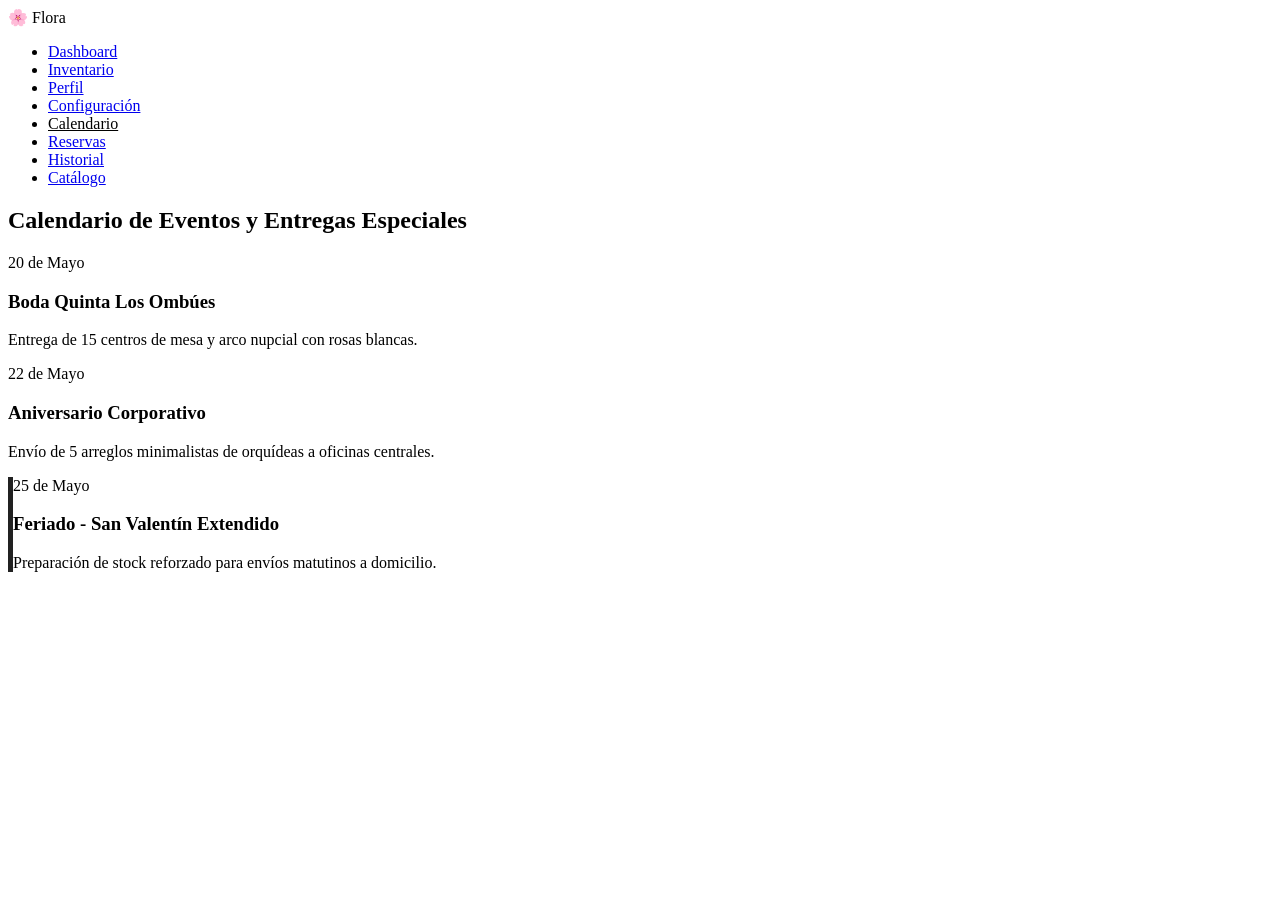
==== calendario.html @ 5f11e041 "agregamos contenido a calendario.html" ====
<!DOCTYPE html>
<html lang="es">
<head>
    <meta charset="UTF-8">
    <title>Flora - Calendario</title>
    <link rel="stylesheet" href="styles.css">
</head>
<body>
    <nav>
        <div class="logo">🌸 Flora</div>
        <ul>
            <li><a href="dashboard.html">Dashboard</a></li>
            <li><a href="inventario.html">Inventario</a></li>
            <li><a href="perfil.html">Perfil</a></li>
            <li><a href="configuracion.html">Configuración</a></li>
            <li><a href="calendario.html" style="color: var(--primary-magenta);">Calendario</a></li>
            <li><a href="reservas.html">Reservas</a></li>
            <li><a href="historial.html">Historial</a></li>
            <li><a href="catalogo.html">Catálogo</a></li>
        </ul>
    </nav>
    <div class="container">
        <h2>Calendario de Eventos y Entregas Especiales</h2>
        <div class="grid-layout">
            <div class="card" style="border-left: 5px solid var(--primary-magenta);">
                <div class="price">20 de Mayo</div>
                <h3>Boda Quinta Los Ombúes</h3>
                <p>Entrega de 15 centros de mesa y arco nupcial con rosas blancas.</p>
            </div>
            <div class="card" style="border-left: 5px solid var(--primary-magenta);">
                <div class="price">22 de Mayo</div>
                <h3>Aniversario Corporativo</h3>
                <p>Envío de 5 arreglos minimalistas de orquídeas a oficinas centrales.</p>
            </div>
            <div class="card" style="border-left: 5px solid #212121;">
                <div class="price">25 de Mayo</div>
                <h3>Feriado - San Valentín Extendido</h3>
                <p>Preparación de stock reforzado para envíos matutinos a domicilio.</p>
            </div>
        </div>
    </div>
</body>
</html>
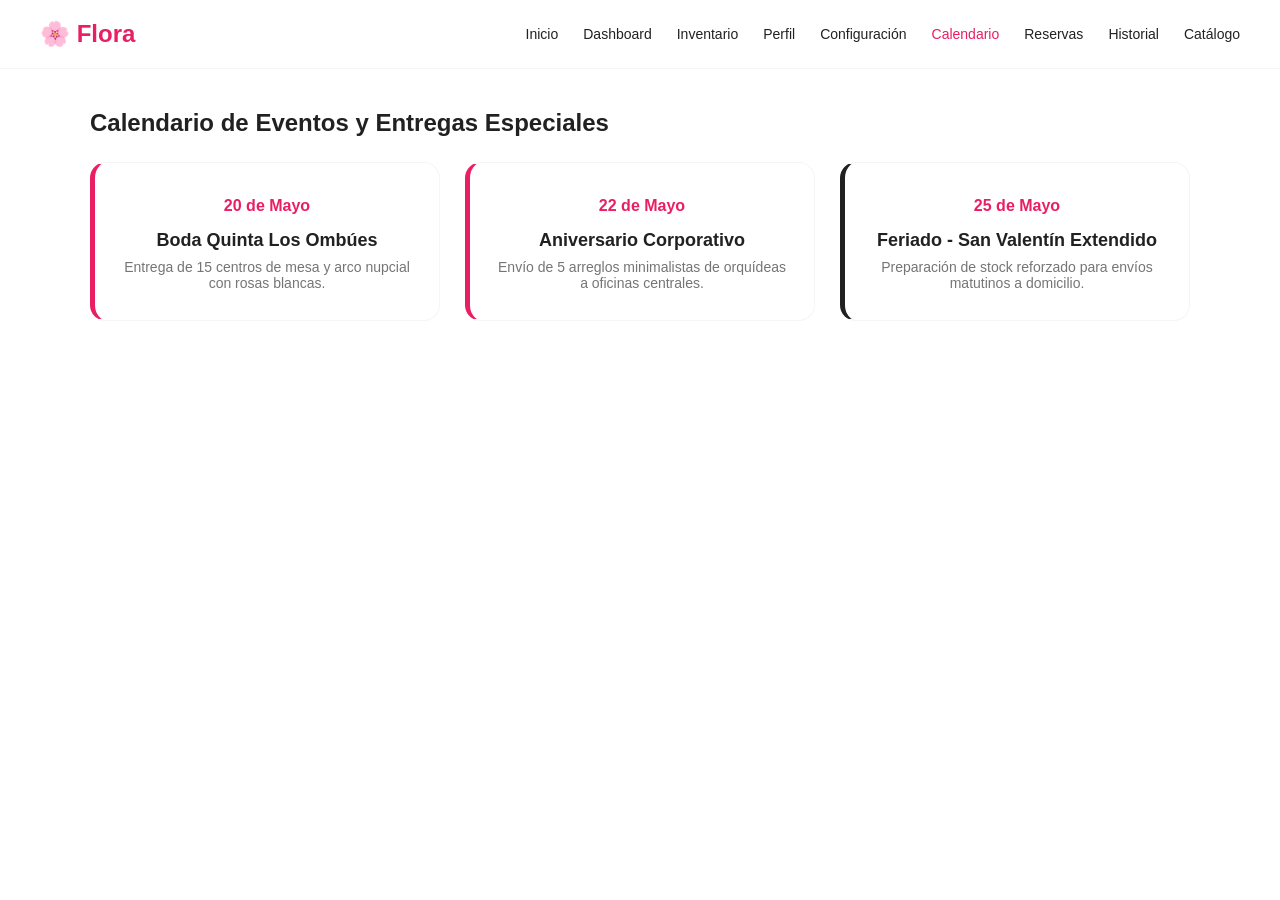
==== commit 0b38036f: "arreglamos el contenido de los html" ====
--- a/calendario.html
+++ b/calendario.html
@@ -9,6 +9,7 @@
     <nav>
         <div class="logo">🌸 Flora</div>
         <ul>
+            <li><a href="index.html">Inicio</a></li>
             <li><a href="dashboard.html">Dashboard</a></li>
             <li><a href="inventario.html">Inventario</a></li>
             <li><a href="perfil.html">Perfil</a></li>
--- a/styles.css
+++ b/styles.css
@@ -0,0 +1,211 @@
+/* ==========================================================================
+   Variables de Diseño - Identidad Visual Flora (Magenta & Blanco Minimalista)
+   ========================================================================== */
+:root {
+    --primary-magenta: #e91e63; /* Rosa vibrante para botones, logos y links activos */
+    --soft-pink: #fce4ec;       /* Fondo pastel suave para el banner superior */
+    --dark-text: #212121;       /* Gris oscuro para títulos y legibilidad alta */
+    --light-gray: #757575;      /* Gris intermedio para descripciones secundarias */
+    --border-gray: #f5f5f5;     /* Separadores y bordes limpios de tarjetas */
+    --white: #ffffff;           /* Fondo general limpio */
+    --shadow-subtle: rgba(0, 0, 0, 0.05); /* Sombra suave para efectos hover */
+}
+
+/* ==========================================================================
+   Estilos Globales y Tipografía
+   ========================================================================== */
+body {
+    font-family: 'Poppins', 'Segoe UI', Arial, sans-serif;
+    background-color: var(--white);
+    color: var(--dark-text);
+    margin: 0;
+    padding: 0;
+    -webkit-font-smoothing: antialiased;
+}
+
+/* ==========================================================================
+   Menú de Navegación Global (Navbar Limpia)
+   ========================================================================== */
+nav {
+    background-color: var(--white);
+    padding: 20px 40px;
+    display: flex;
+    justify-content: space-between;
+    align-items: center;
+    border-bottom: 1px solid var(--border-gray);
+}
+
+nav .logo {
+    color: var(--primary-magenta);
+    font-size: 24px;
+    font-weight: bold;
+    display: flex;
+    align-items: center;
+    gap: 8px;
+}
+
+nav ul {
+    list-style: none;
+    padding: 0;
+    margin: 0;
+    display: flex;
+    gap: 25px;
+    flex-wrap: wrap; /* Soporte para pantallas medianas */
+}
+
+nav a {
+    color: var(--dark-text);
+    text-decoration: none;
+    font-weight: 500;
+    font-size: 14px;
+    transition: color 0.2s ease-in-out;
+}
+
+nav a:hover {
+    color: var(--primary-magenta);
+}
+
+/* ==========================================================================
+   Estructura de Contenedores y Diseños de Grilla
+   ========================================================================== */
+.container {
+    max-width: 1100px;
+    margin: 40px auto;
+    padding: 0 20px;
+}
+
+/* Sección Destacada (Hero Banner Rosa de la Imagen) */
+.hero-section {
+    background-color: var(--soft-pink);
+    border-radius: 24px;
+    padding: 50px 60px;
+    margin-bottom: 40px;
+    display: flex;
+    flex-direction: column;
+    justify-content: center;
+    align-items: flex-start;
+}
+
+.hero-section h1 {
+    font-size: 40px;
+    color: var(--dark-text);
+    margin: 0 0 20px 0;
+    line-height: 1.2;
+    font-weight: 700;
+}
+
+/* Distribución Modular en Grilla (Catálogo y Dashboards) */
+.grid-layout {
+    display: grid;
+    grid-template-columns: repeat(auto-fill, minmax(280px, 1fr));
+    gap: 25px;
+    margin-top: 25px;
+}
+
+/* Tarjetas Individuales Básicas */
+.card {
+    background: var(--white);
+    border: 1px solid var(--border-gray);
+    border-radius: 16px;
+    padding: 24px;
+    text-align: center;
+    transition: transform 0.2s ease, box-shadow 0.2s ease;
+}
+
+.card:hover {
+    transform: translateY(-4px);
+    box-shadow: 0 12px 24px var(--shadow-subtle);
+}
+
+.card h3 {
+    font-size: 18px;
+    margin: 15px 0 8px 0;
+    color: var(--dark-text);
+}
+
+.card p {
+    font-size: 14px;
+    color: var(--light-gray);
+    margin: 5px 0;
+}
+
+.card .price {
+    color: var(--primary-magenta);
+    font-weight: bold;
+    font-size: 16px;
+    margin: 10px 0 15px 0;
+}
+
+/* ==========================================================================
+   Elementos de Interacción (Botones y Enlaces de Acción)
+   ========================================================================== */
+/* Botón Principal Ovalado Estilo Flora */
+button, .btn-primary {
+    background-color: var(--primary-magenta);
+    color: var(--white);
+    border: none;
+    padding: 12px 32px;
+    border-radius: 50px; /* Bordes totalmente redondeados tipo píldora */
+    font-weight: 600;
+    font-size: 14px;
+    cursor: pointer;
+    transition: background-color 0.2s ease;
+    display: inline-block;
+    text-decoration: none;
+}
+
+button:hover, .btn-primary:hover {
+    background-color: #c2185b; /* Variación magenta más oscura al pasar el mouse */
+}
+
+/* Botones Rectangulares Suaves para Tarjetas e Historial */
+.btn-secondary-stack {
+    background-color: var(--primary-magenta);
+    color: var(--white);
+    width: 100%;
+    padding: 12px;
+    margin-top: 8px;
+    border-radius: 8px; /* Borde rectangular suave de la interfaz del catálogo */
+    font-size: 13px;
+    font-weight: 500;
+    border: none;
+    cursor: pointer;
+    box-sizing: border-box;
+    transition: opacity 0.2s ease;
+}
+
+.btn-secondary-stack:hover {
+    opacity: 0.9;
+}
+
+/* ==========================================================================
+   Tablas de Datos Limpias (Inventario e Historial)
+   ========================================================================== */
+table {
+    width: 100%;
+    border-collapse: collapse;
+    margin-top: 25px;
+    background: var(--white);
+}
+
+th {
+    border-bottom: 2px solid var(--border-gray);
+    padding: 16px 12px;
+    text-align: left;
+    color: var(--light-gray);
+    font-size: 14px;
+    font-weight: 600;
+    text-transform: uppercase;
+    letter-spacing: 0.5px;
+}
+
+td {
+    padding: 16px 12px;
+    border-bottom: 1px solid var(--border-gray);
+    color: var(--dark-text);
+    font-size: 14px;
+}
+
+tr:hover td {
+    background-color: #fafafa; /* Resaltado sutil al pasar sobre filas */
+}
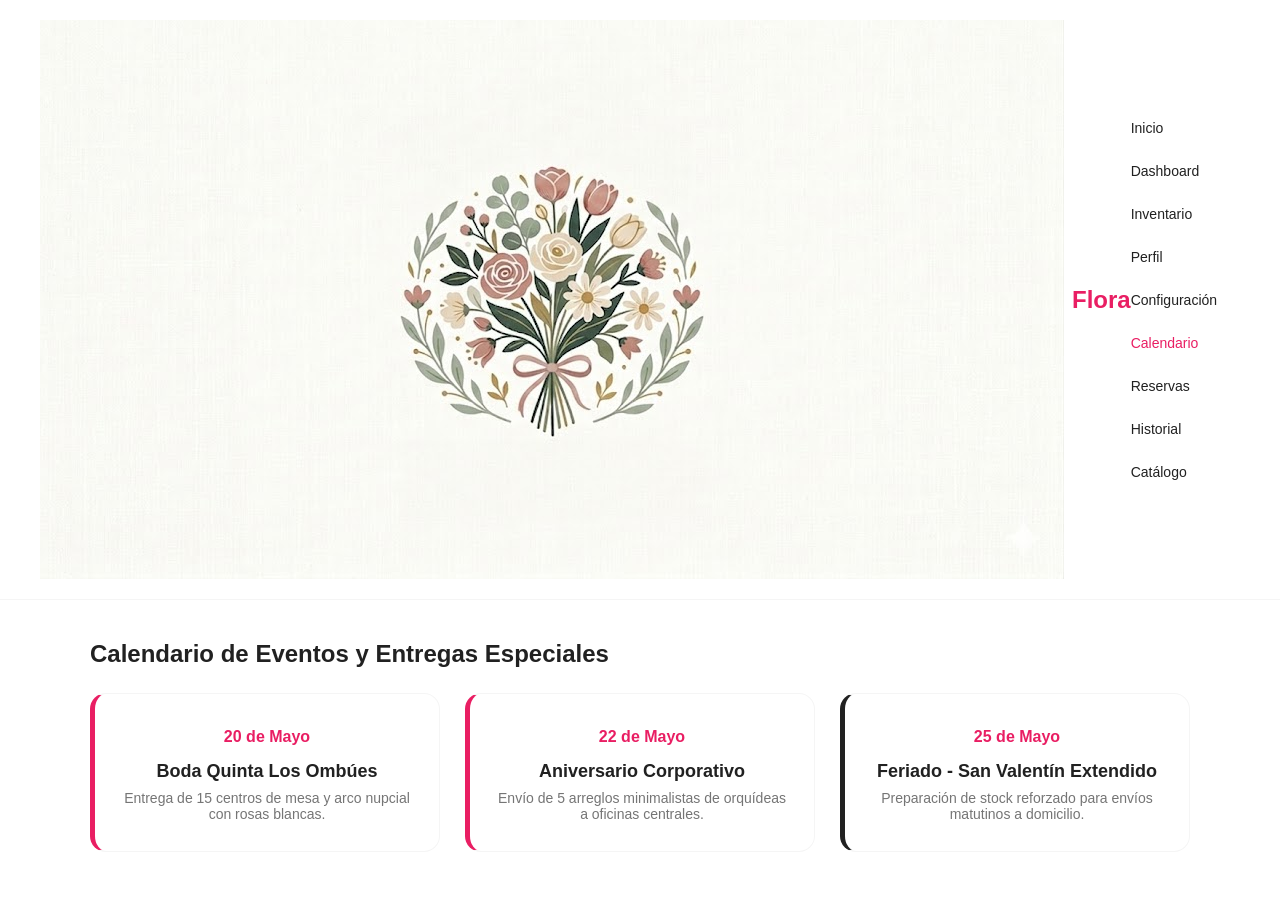
==== commit 1aa78203: "agregamos logo" ====
--- a/calendario.html
+++ b/calendario.html
@@ -7,7 +7,10 @@
 </head>
 <body>
     <nav>
-        <div class="logo">🌸 Flora</div>
+        <div class="logo">
+            <img src="imagenes/logo-flores.jpg" alt="Logo Malen y Abi" class="logo-img"> 
+            Flora
+        </div>
         <ul>
             <li><a href="index.html">Inicio</a></li>
             <li><a href="dashboard.html">Dashboard</a></li>
--- a/styles.css
+++ b/styles.css
@@ -115,6 +115,27 @@
 .card:hover {
     transform: translateY(-4px);
     box-shadow: 0 12px 24px var(--shadow-subtle);
+}
+
+/* --- CONTROL DE IMÁGENES DEL CATÁLOGO --- */
+/* Reemplaza el estilo inline viejo del emoji por este contenedor controlado */
+.img-container {
+    background-color: var(--border-gray);
+    border-radius: 12px;
+    height: 200px;         /* Limita el alto máximo de la zona de imagen */
+    overflow: hidden;      /* Corta cualquier exceso de la foto */
+    display: flex;
+    justify-content: center;
+    align-items: center;
+    margin-bottom: 15px;   /* Separa la imagen del título */
+}
+
+/* Ajuste inteligente para que la foto no se deforme */
+.card-img {
+    width: 100%;
+    height: 100%;
+    object-fit: cover;     /* Hace que la foto llene el espacio de forma armónica */
+    object-position: center; /* Centra el enfoque de la imagen */
 }
 
 .card h3 {
@@ -208,4 +229,4 @@
 
 tr:hover td {
     background-color: #fafafa; /* Resaltado sutil al pasar sobre filas */
-}
+}
